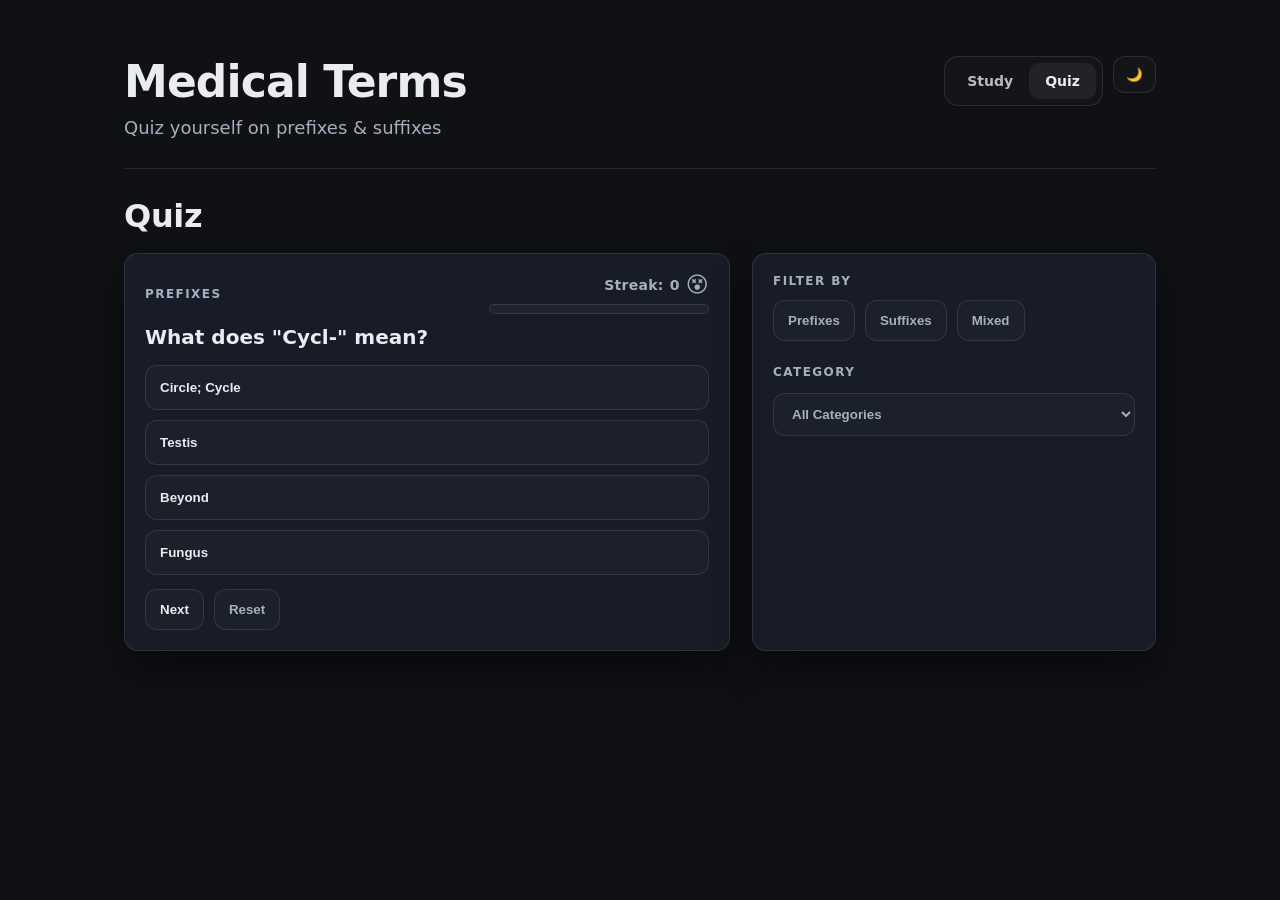
==== quiz.html @ 0df6c422 "Add files via upload" ====
<!doctype html>
<html lang="en" data-theme="dark">
<head>
  <meta charset="utf-8" />
  <meta name="viewport" content="width=device-width, initial-scale=1" />
  <title>Medical Terms — Quiz</title>
  <link rel="stylesheet" href="styles.css" />
  <style>
    .hidden{ display:none; }
  </style>
</head>
<body>

<div class="container">
  <div class="topbar">
    <div>
      <h1>Medical Terms</h1>
      <p class="subtitle">Quiz yourself on prefixes & suffixes</p>
    </div>

    <div class="nav">
      <div class="segment">
        <a href="index.html">Study</a>
        <a class="active" href="quiz.html">Quiz</a>
      </div>
      <button class="themeBtn" id="themeToggle">🌙</button>
    </div>
  </div>

  <div class="hr"></div>

  <h2 class="sectionTitle">Quiz</h2>

  <div class="quizWrap">
    <!-- LEFT -->
    <div class="card quizCard">
      <div class="qTop">
        <div class="badge" id="modeLabel">Prefixes</div>

        <div class="scoreBox">
          <!-- Hidden until quiz completes -->
          <div class="scoreMeta hidden" id="scoreMeta">
            Score: <span id="score">0</span>/<span id="total">0</span>
          </div>

          <!-- ✅ Streak number INCLUDED -->
          <div class="streakMeta">
            Streak: <span id="streak">0</span> <span id="streakEmoji">😵</span>
          </div>

          <div class="streakBar">
            <div class="streakFill" id="streakFill"></div>
          </div>
        </div>
      </div>

      <div class="question" id="question">Loading…</div>
      <div class="options" id="options"></div>
      <div class="feedback" id="feedback"></div>

      <div class="controls">
        <button class="primaryBtn" id="nextBtn">Next</button>
        <button class="secondaryBtn" id="resetBtn">Reset</button>
      </div>
    </div>

    <!-- RIGHT -->
    <div class="card sideCard">
      <div class="badge">Filter by</div>
      <div class="controls">
        <button class="secondaryBtn" id="prefixBtn">Prefixes</button>
        <button class="secondaryBtn" id="suffixBtn">Suffixes</button>
        <button class="secondaryBtn" id="mixedBtn">Mixed</button>
      </div>

      <div class="badge">Category</div>
      <select id="categorySelect"></select>
    </div>
  </div>
</div>

<nav class="bottomTabs">
  <a href="index.html">Study</a>
  <a class="active" href="quiz.html">Quiz</a>
</nav>

<script src="terms.js"></script>
<script>
/* ===== THEME ===== */
const root = document.documentElement;
const themeBtn = document.getElementById("themeToggle");
root.dataset.theme = localStorage.getItem("theme") || "dark";
themeBtn.textContent = root.dataset.theme === "dark" ? "🌙" : "☀️";

themeBtn.onclick = () => {
  root.dataset.theme = root.dataset.theme === "dark" ? "light" : "dark";
  localStorage.setItem("theme", root.dataset.theme);
  themeBtn.textContent = root.dataset.theme === "dark" ? "🌙" : "☀️";
};

/* ===== QUIZ LOGIC ===== */
let mode = "prefix";
let category = "All Categories";
let score = 0;
let streak = 0;
let locked = false;
let questionQueue = [];
let qIndex = 0;
let current = null;

const STREAK_CAP = 10;

const els = {
  modeLabel: document.getElementById("modeLabel"),
  scoreMeta: document.getElementById("scoreMeta"),
  score: document.getElementById("score"),
  total: document.getElementById("total"),
  streak: document.getElementById("streak"),
  emoji: document.getElementById("streakEmoji"),
  streakFill: document.getElementById("streakFill"),
  q: document.getElementById("question"),
  opts: document.getElementById("options"),
  fb: document.getElementById("feedback"),
  cat: document.getElementById("categorySelect")
};

const cats = g => Object.keys(g);
const flat = (g,c) => (!c || c === "All Categories") ? Object.values(g).flat() : (g[c] || []);
const shuffle = a => [...a].sort(() => Math.random() - 0.5);

function streakEmoji(n){
  if (n >= 10) return "🔥";
  if (n >= 7) return "😤";
  if (n >= 5) return "💪";
  if (n >= 3) return "😎";
  if (n >= 1) return "🙂";
  return "😵";
}

function setStreakProgress(){
  els.streakFill.style.width =
    Math.min(100, (streak / STREAK_CAP) * 100) + "%";
}

function buildCats(){
  let list = ["All Categories"];
  if (mode === "prefix") list.push(...cats(TERMS.prefixes));
  else if (mode === "suffix") list.push(...cats(TERMS.suffixes));
  else list.push(...new Set([...cats(TERMS.prefixes), ...cats(TERMS.suffixes)]));

  els.cat.innerHTML = list.map(c => `<option>${c}</option>`).join("");
  els.cat.value = category;
}

function pool(){
  if (mode === "prefix") return flat(TERMS.prefixes, category);
  if (mode === "suffix") return flat(TERMS.suffixes, category);
  return [...flat(TERMS.prefixes, category), ...flat(TERMS.suffixes, category)];
}

function rebuildQuiz(){
  score = 0;
  streak = 0;
  locked = false;

  els.score.textContent = "0";
  els.streak.textContent = "0";
  els.emoji.textContent = streakEmoji(0);
  els.scoreMeta.classList.add("hidden");
  setStreakProgress();

  questionQueue = shuffle(pool());
  qIndex = 0;
  els.total.textContent = questionQueue.length;

  ask();
}

function ask(){
  locked = false;
  els.fb.textContent = "";
  els.fb.classList.remove("show", "good", "bad");

  if (qIndex >= questionQueue.length){
    els.q.textContent = "Quiz complete.";
    els.opts.innerHTML = "";
    els.scoreMeta.classList.remove("hidden");
    return;
  }

  current = questionQueue[qIndex];
  els.modeLabel.textContent =
    mode === "prefix" ? "Prefixes" :
    mode === "suffix" ? "Suffixes" : "Mixed";

  els.q.textContent = `What does "${current.part}" mean?`;

  const meanings = [...new Set(pool().map(x => x.meaning))];
  const answers = shuffle([
    current.meaning,
    ...shuffle(meanings.filter(m => m !== current.meaning)).slice(0,3)
  ]);

  els.opts.innerHTML = "";
  answers.forEach(a => {
    const b = document.createElement("button");
    b.className = "optBtn";
    b.textContent = a;
    b.onclick = () => answer(a);
    els.opts.appendChild(b);
  });
}

function answer(a){
  if (locked) return;
  locked = true;

  const correct = a === current.meaning;

  if (correct){
    score++;
    streak++;
  } else {
    streak = 0;
  }

  els.score.textContent = score;
  els.streak.textContent = streak;
  els.emoji.textContent = streakEmoji(streak);
  setStreakProgress();

  [...els.opts.children].forEach(btn => btn.disabled = true);

  els.fb.textContent = correct
    ? `Correct — ${current.example}`
    : `Correct answer: ${current.meaning} — ${current.example}`;

  els.fb.classList.add("show");
  els.fb.classList.add(correct ? "good" : "bad");

  qIndex++;

  if (qIndex >= questionQueue.length){
    els.scoreMeta.classList.remove("hidden");
  }
}

function setMode(m){
  mode = m;
  buildCats();
  rebuildQuiz();
}

/* events */
prefixBtn.onclick = () => setMode("prefix");
suffixBtn.onclick = () => setMode("suffix");
mixedBtn.onclick = () => setMode("mixed");
nextBtn.onclick = ask;
resetBtn.onclick = rebuildQuiz;
els.cat.onchange = e => { category = e.target.value; rebuildQuiz(); };

/* init */
buildCats();
rebuildQuiz();
</script>

</body>
</html>
---- styles.css ----
:root{
   --bg:#0f1115;
  --card:#171c27;              /* ✅ a bit lighter than before */
  --text:#e9ecf1;
  --muted:#a7afbf;
  --line:rgba(255,255,255,.10);/* ✅ slightly stronger border */
  --shadow: 0 18px 40px rgba(0,0,0,.45); /* ✅ clearer lift */
  --radius:14px;
  --max: 1080px;
}

/* ✅ SOFTER LIGHT MODE (less eye strain) */
[data-theme="light"]{
  --bg:#f9fafb;           /* page surface */
  --card:#ffffff;         /* card surface (kept white) */
  --text:#111827;
  --muted:#6b7280;
  --line:rgba(17,24,39,.10);
  --shadow: 0 10px 24px rgba(17,24,39,.08);
}

*{ box-sizing:border-box; }
html,body{ height:100%; }

body{
  margin:0;
  font-family: Inter, system-ui, -apple-system, Segoe UI, Roboto, Arial, sans-serif;
  background: var(--bg);
  color:var(--text);
}

a{ color:inherit; text-decoration:none; }

.container{
  max-width: var(--max);
  margin:0 auto;
  padding:56px 24px 96px;
}

.topbar{
  display:flex;
  justify-content:space-between;
  gap:24px;
}

h1{
  margin:0 0 8px;
  font-size:44px;
  letter-spacing:-.02em;
}

.subtitle{
  margin:0;
  color:var(--muted);
  font-size:18px;
  line-height:1.4;
}

.nav{
  display:flex;
  gap:10px;
  align-items:flex-start;
}

.segment{
  display:flex;
  padding:6px;
  border-radius:14px;
  border:1px solid var(--line);
  background: rgba(255,255,255,.02);
}

.segment a{
  padding:10px 16px;
  border-radius:10px;
  font-weight:800;
  font-size:14px;
  opacity:.78;
}

.segment a.active{
  background:rgba(255,255,255,.06);
  opacity:1;
}

.themeBtn{
  padding:10px 12px;
  border-radius:12px;
  border:1px solid var(--line);
  background: rgba(255,255,255,.02);
  color:var(--text);
  cursor:pointer;
  font-weight:800;
}

.hr{
  height:1px;
  background:var(--line);
  margin:28px 0;
}

.sectionTitle{
  font-size:32px;
  margin:0 0 14px;
  letter-spacing:-.01em;
}

/* Each category block */
.sectionBlock{
  margin-bottom:28px;
  scroll-margin-top: 74px;
}

/* Sticky category headers */
.sectionLabel{
  position: sticky;
  top: 0;
  z-index: 200;

  margin: 0;
  padding: 14px 18px;
  font-weight: 900;
  font-size: 18px;
  letter-spacing:-.01em;

  background: rgba(15,17,21,.92);
  border-bottom: none;
  backdrop-filter: blur(12px);
  border-radius: 0;
}

/* border ONLY when stuck */
.sectionLabel.is-stuck{
  border-bottom: 1px solid var(--line);
}

/* ✅ softer light header bg */
[data-theme="light"] .sectionLabel{
  background: rgba(249,250,251,.96);
}

.card{
  border:1px solid var(--line);
  border-radius:var(--radius);
  overflow:hidden;
  background: var(--card);     /* ✅ solid card surface */
  box-shadow: var(--shadow);   /* ✅ subtle lift */
}

/* Improve card separation in LIGHT MODE */
[data-theme="light"] .card{
  background: var(--card);
  box-shadow: var(--shadow);
}

/* Table */
.table{
  width:100%;
  border-collapse:collapse;
  table-layout:fixed;
}

.table thead th{
  text-transform:uppercase;
  letter-spacing:.12em;
  font-size:12px;
  color:var(--muted);
  text-align:left;
  padding:14px 18px;
  border-bottom:1px solid var(--line);
  background: rgba(255,255,255,.01);
}

.table td{
  padding:16px 18px;
  border-bottom:1px solid var(--line);
  vertical-align:top;
}

.table tr:last-child td{
  border-bottom:none;
}

.term{
  font-weight:900;
  font-size:18px;
}

.meaning{
  font-size:16px;
  white-space: normal;
  padding-right: 24px;
}

.example{
  color:var(--muted);
  line-height:1.45;
}

.example .word{
  color:var(--text);
  font-weight:900;
}

/* ✅ light mode zebra (subtle, no glare) */
[data-theme="light"] .table tbody tr:nth-child(even){
  background: rgba(17,24,39,.02);
}

/* Quiz layout */
.quizWrap{
  margin-top: 18px;
  display:grid;
  grid-template-columns: 1.2fr .8fr;
  gap: 22px;
}

.quizCard, .sideCard{
  padding: 20px;
}

.qTop{
  display:flex;
  justify-content:space-between;
  align-items:center;
  gap:12px;
  margin-bottom: 10px;
}

.badge{
  font-size: 12px;
  letter-spacing: .12em;
  text-transform: uppercase;
  color: var(--muted);
  font-weight: 900;
}

/* ===== Score/Streak progress (Quiz header right side) ===== */
.scoreBox{
  display:flex;
  flex-direction:column;
  align-items:flex-end;
  gap:8px;
  min-width: 220px;
}

.scoreMeta{
  font-weight: 900;
  color: var(--muted);
  white-space: nowrap;
}

/* ✅ streak text matches score typography */
.streakMeta{
  font-weight: 900;
  color: var(--muted);
  letter-spacing: .02em;
  font-size: 14px;
  display:flex;
  align-items:center;
  gap:6px;
}

.hidden{ display:none; }

.streakBar{
  width: 220px;
  max-width: 46vw;
  height: 10px;
  border-radius: 999px;
  border: 1px solid var(--line);
  background: rgba(255,255,255,.03);
  overflow: hidden;
}

.streakFill{
  height: 100%;
  width: 0%;
  border-radius: 999px;
  background: #a7ffcf;
  transition: width .22s cubic-bezier(.2,.9,.2,1);
}

/* light mode streak bar bg + fill */
[data-theme="light"] .streakBar{
  background: rgba(17,24,39,.04);
}
[data-theme="light"] .streakFill{
  background: #0f6b3f;
}

/* ✅ bigger emoji */
.streakMeta #streakEmoji{
  font-size: 22px;
  line-height: 1;
}

.question{
  margin: 10px 0 14px;
  font-size: 20px;
  font-weight: 900;
  line-height: 1.35;
}

.options{
  display:flex;
  flex-direction: column;
  gap:10px;
  margin-top: 10px;
}

.optBtn{
  text-align:left;
  padding: 14px 14px;
  border-radius: 12px;
  border: 1px solid var(--line);
  background: rgba(255,255,255,.02);
  color: var(--text);
  cursor:pointer;
  font-weight: 850;
}

.optBtn:disabled{
  opacity:.75;
  cursor:not-allowed;
}

.feedback{
  margin-top: 14px;
  padding: 12px 14px;
  border-radius: 12px;
  border:1px solid var(--line);
  background: rgba(255,255,255,.02);
  color: var(--muted);
  line-height: 1.45;
  display:none;
}

.feedback.show{ display:block; }
.feedback.good{ color: #a7ffcf; }
.feedback.bad{ color: #ffb3b3; }

.controls{
  display:flex;
  gap:10px;
  margin-top: 14px;
  flex-wrap:wrap;
}

.primaryBtn, .secondaryBtn{
  padding: 12px 14px;
  border-radius: 12px;
  border:1px solid var(--line);
  cursor:pointer;
  font-weight: 900;
  background: rgba(255,255,255,.02);
  color: var(--text);
}

.secondaryBtn{ color: var(--muted); }

.small{
  color: var(--muted);
  font-size: 14px;
  line-height: 1.55;
  margin: 0;
}

.list{
  margin: 14px 0 0;
  padding-left: 18px;
  color: var(--muted);
  line-height: 1.6;
  font-size: 14px;
}

button:hover,
a:hover,
select:hover,
.optBtn:hover,
.primaryBtn:hover,
.secondaryBtn:hover{
  cursor: pointer;
}

/* ✅ Consistent spacing for FILTER BY and CATEGORY blocks */
.sideCard .badge{
  margin-bottom: 12px;
}
.sideCard .controls{
  margin-top: 12px;
  margin-bottom: 24px;
}
.sideCard select{
  margin-top: 2px;
  width: 100%;
  padding: 12px 14px;
  border-radius: 12px;
  border: 1px solid var(--line);
  background: rgba(255,255,255,.02);
  color: var(--muted);
  font-weight: 900;
}

/* Better contrast for correct / wrong feedback in LIGHT MODE */
[data-theme="light"] .feedback.good{
  color: #0f6b3f;
  background: #e6f4ec;
  border-color: rgba(15,107,63,.25);
}

[data-theme="light"] .feedback.bad{
  color: #8f1d1d;
  background: #fdecec;
  border-color: rgba(143,29,29,.25);
}

/* ===== Desktop floating Study / Quiz tabs (inside container, right aligned) ===== */
.floatTabs{
  position: sticky;
  bottom: 18px;
  margin-left: auto;
  width: fit-content;

  transform: translateY(140%);
  opacity: 0;
  pointer-events: none;

  display: flex;
  gap: 10px;
  padding: 8px;
  border-radius: 16px;
  border: 1px solid var(--line);
  backdrop-filter: blur(12px);
  background: rgba(0,0,0,.35);
  z-index: 20;

  transition: transform .24s cubic-bezier(.2,.9,.2,1), opacity .2s ease;
}

[data-theme="light"] .floatTabs{
  background: rgba(255,255,255,.75);
}

.floatTabs.show{
  transform: translateY(0);
  opacity: 1;
  pointer-events: auto;
}

.floatTabs a{
  padding: 12px 16px;
  border-radius: 12px;
  font-weight: 900;
  color: var(--muted);
}

.floatTabs a.active{
  color: var(--text);
  background: rgba(255,255,255,.08);
}

/* hide on mobile */
@media (max-width:700px){
  .floatTabs{ display:none; }
}

/* Mobile */
.bottomTabs{ display:none; }

@media (max-width: 900px){
  .quizWrap{ grid-template-columns: 1fr; }
}

@media (max-width:700px){
  .container{ padding: 34px 16px 120px; }
  .segment{ display:none; }

  .table thead{ display:none; }
  .table, .table tbody, .table tr, .table td{ display:block; width:100%; }

  .table tr{
    padding:14px;
    border-bottom:1px solid var(--line);
  }

  .table td{
    border:none;
    padding:6px 0;
  }

  .table td::before{
    content: attr(data-label);
    display:block;
    font-size:11px;
    text-transform:uppercase;
    letter-spacing:.12em;
    color:var(--muted);
    font-weight:900;
    margin-bottom:4px;
  }

  .bottomTabs{
    display:flex;
    position:fixed;
    left:12px;
    right:12px;
    bottom:12px;
    border-radius:16px;
    overflow:hidden;
    border:1px solid var(--line);
    backdrop-filter: blur(12px);
    background:rgba(0,0,0,.4);
    z-index:1000;
  }

  .bottomTabs a{
    flex:1;
    text-align:center;
    padding:14px;
    font-weight:900;
    color:var(--muted);
  }

  .bottomTabs a.active{
    color:var(--text);
    background:rgba(255,255,255,.08);
  }
}
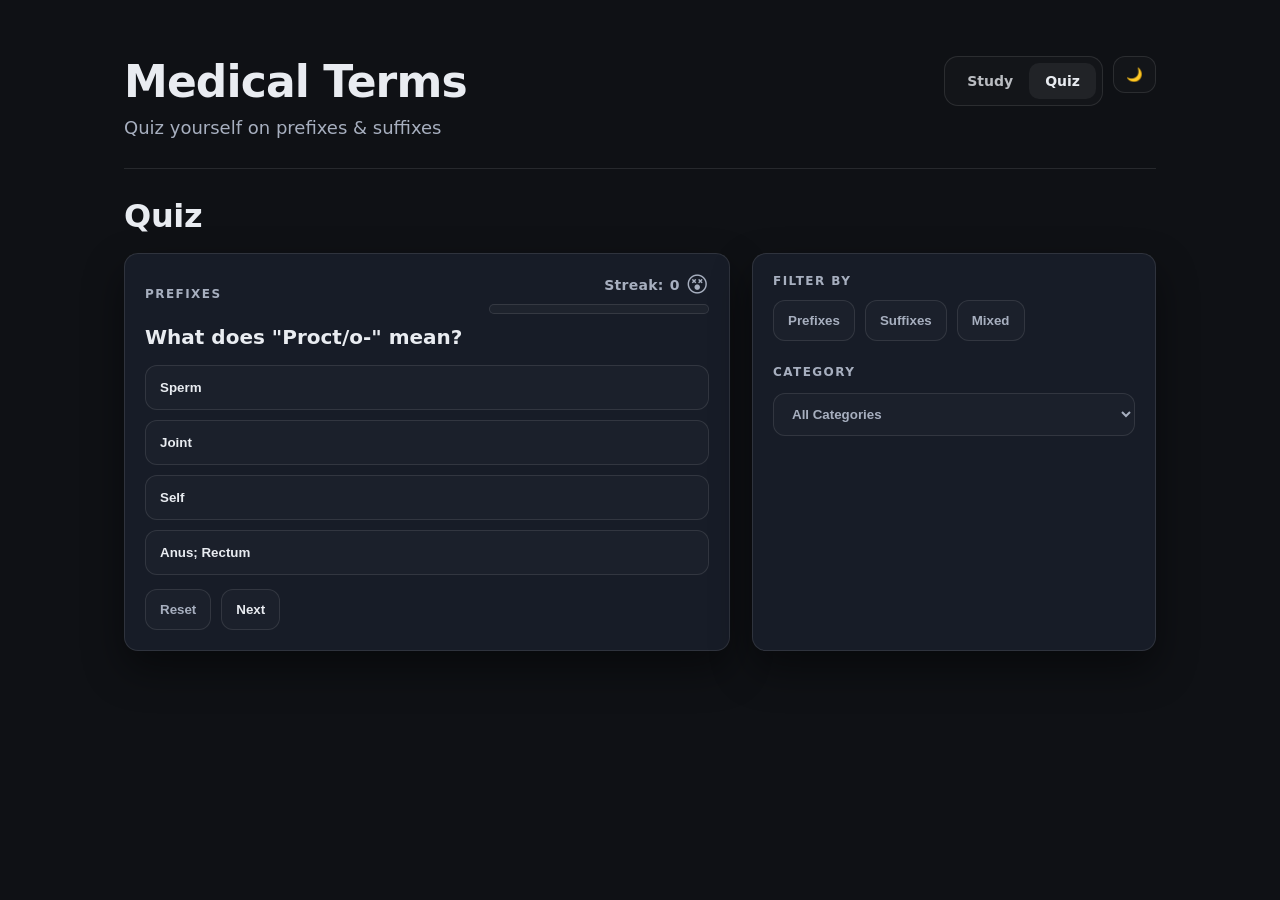
==== commit 43c12186: "Update quiz.html" ====
--- a/quiz.html
+++ b/quiz.html
@@ -59,8 +59,8 @@
       <div class="feedback" id="feedback"></div>
 
       <div class="controls">
+        <button class="secondaryBtn" id="resetBtn">Reset</button>
         <button class="primaryBtn" id="nextBtn">Next</button>
-        <button class="secondaryBtn" id="resetBtn">Reset</button>
       </div>
     </div>
 
--- a/styles.css
+++ b/styles.css
@@ -83,6 +83,14 @@
   opacity:1;
 }
 
+/* Light mode: make active tab clearly visible */
+[data-theme="light"] .segment a.active{
+  background: rgba(17, 24, 39, 0.12) !important;
+  opacity: 1 !important;
+  color: var(--text) !important;
+}
+
+
 .themeBtn{
   padding:10px 12px;
   border-radius:12px;
@@ -473,6 +481,61 @@
 }
 
 @media (max-width:700px){
+  /* Force select to match button height on iOS */
+  .sideCard select{
+    appearance: none;
+    -webkit-appearance: none;
+     color: var(--muted);
+
+    height: 52px;
+    line-height: 52px;        /* 👈 key for iOS */
+    padding: 0 44px 0 16px;   /* space for chevron */
+  }
+
+  /* Optional: align chevron vertically */
+  .sideCard select{
+    background-position: right 16px center;
+  }
+     /* ===== MOBILE TYPE SCALE FIX ===== */
+
+  /* Main title: calm it down */
+  h1{
+    font-size: 30px;
+    line-height: 1.15;
+  }
+
+  /* Page section titles (Study / Quiz) */
+  .sectionTitle{
+    font-size: 24px;
+  }
+
+  /* Quiz question */
+  .question{
+    font-size: 20px;
+    line-height: 1.3;
+  }
+
+  /* Quiz answer buttons — make them readable */
+  .optBtn{
+    font-size: 17px;
+    font-weight: 700;
+    padding: 16px;
+  }
+
+  /* Body / example text */
+  .subtitle,
+  .meaning,
+  .example,
+  .small{
+    font-size: 16px;
+    line-height: 1.5;
+  }
+
+  /* Prefix / suffix term label */
+  .term{
+    font-size: 17px;
+  }
+
   .container{ padding: 34px 16px 120px; }
   .segment{ display:none; }
 
@@ -526,4 +589,65 @@
     color:var(--text);
     background:rgba(255,255,255,.08);
   }
-}
+  /* iOS Safari ONLY fixes */
+@supports (-webkit-touch-callout: none) {
+  @media (max-width:700px){
+
+    /* Match filter buttons exactly */
+    .sideCard .controls .secondaryBtn{
+      height: 52px;
+      padding: 0 16px;
+      font-size: 15px;
+      font-weight: 900;
+      display: inline-flex;
+      align-items: center;
+      justify-content: center;
+    }
+
+    /* CATEGORY SELECT */
+    #categorySelect{
+      -webkit-appearance: none;
+      appearance: none;
+
+      height: 52px;
+      min-height: 52px;
+         color: var(--muted) !important;   /* same as secondaryBtn text */
+
+      padding: 0 48px 0 16px; /* room for arrow */
+          font-size: 15px !important;   /* 👈 reduce from perceived 16px */
+      font-weight: 900 !important;
+      line-height: 1 !important;    /* 👈 critical: removes extra vertical scaling */
+      letter-spacing: 0 !important;
+      font-family: inherit !important;
+
+      border-radius: 12px;
+      width: 100%;
+      display: block;
+      background-color: rgba(255,255,255,.02);
+
+      /* Custom arrow */
+      background-image:
+        linear-gradient(45deg, transparent 50%, var(--muted) 50%),
+        linear-gradient(135deg, var(--muted) 50%, transparent 50%);
+      background-position:
+        calc(100% - 22px) 22px,
+        calc(100% - 16px) 22px;
+      background-size: 6px 6px;
+      background-repeat: no-repeat;
+    }
+
+         /* When active / focused, match button active feel */
+    /* #categorySelect:focus{
+      color: var(--text) !important;
+    } */
+
+    /* Light mode arrow contrast */
+    [data-theme="light"] #categorySelect{
+      background-image:
+        linear-gradient(45deg, transparent 50%, #5b6477 50%),
+        linear-gradient(135deg, #5b6477 50%, transparent 50%);
+    }
+  }
+}
+
+}
